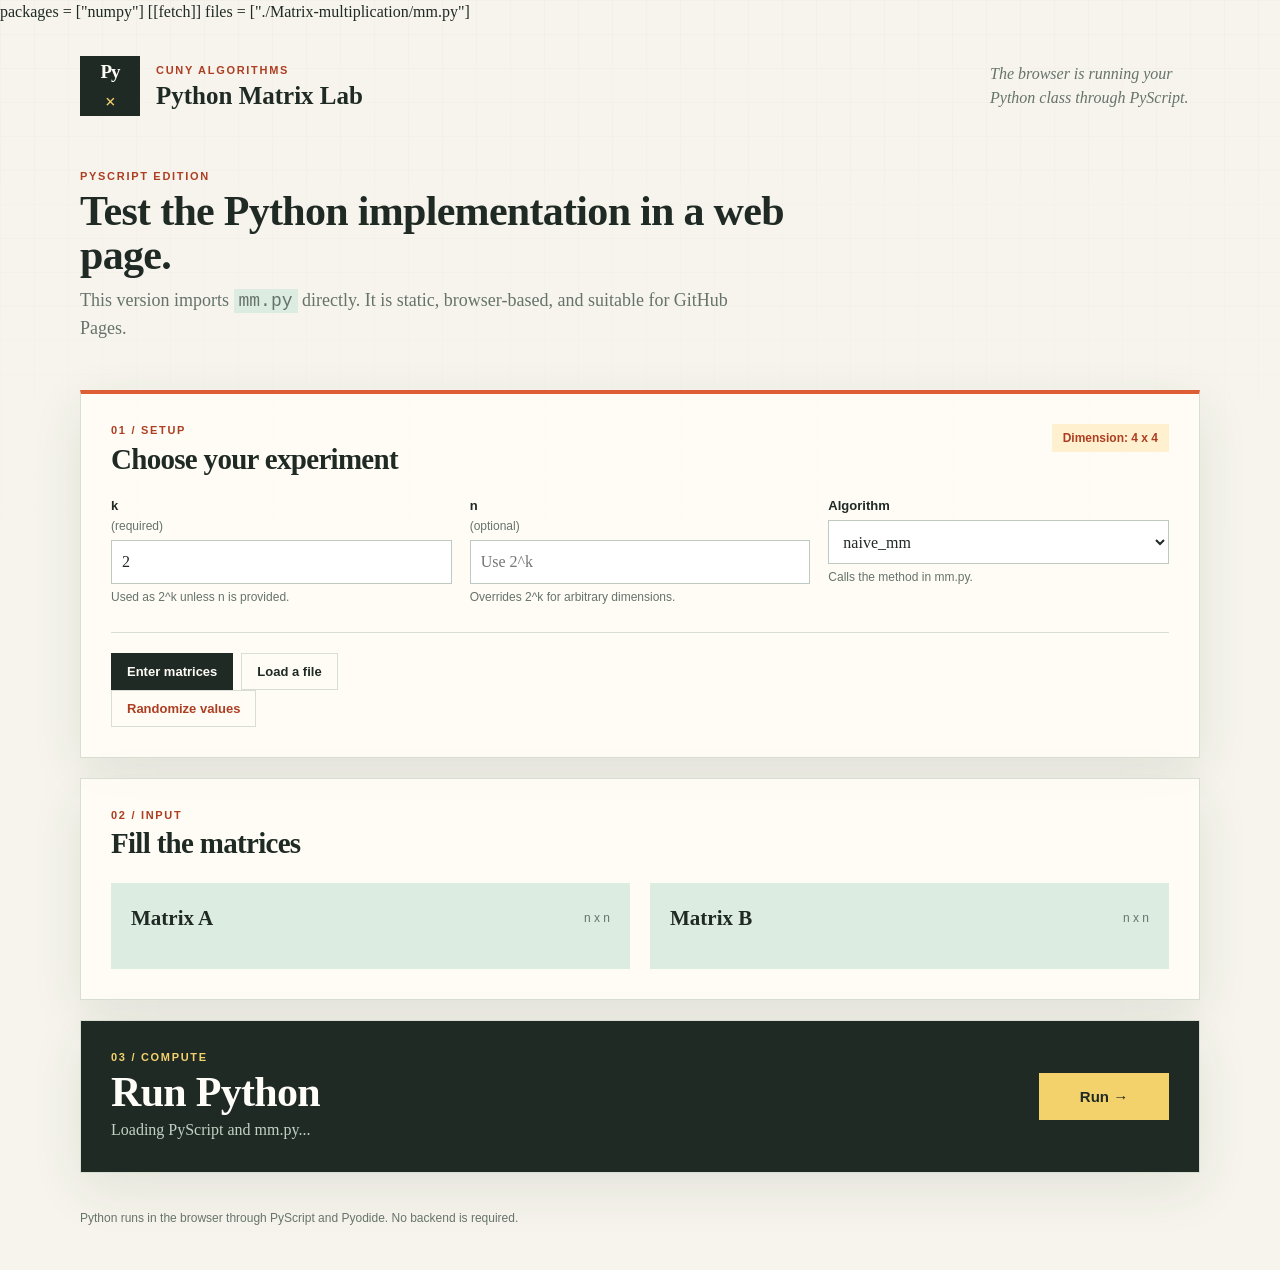
==== pyscript.html @ ffe981c1 "feat: Implement matrix multiplication web application with manual and file input options - Added app" ====
<!doctype html>
<html lang="en">
<head>
  <meta charset="UTF-8">
  <meta name="viewport" content="width=device-width, initial-scale=1">
  <title>Matrix Lab | Python in the Browser</title>
  <link rel="stylesheet" href="style.css">
  <link rel="stylesheet" href="https://pyscript.net/releases/2025.2.3/core.css">
  <script type="module" src="https://pyscript.net/releases/2025.2.3/core.js"></script>
  <py-config>
    packages = ["numpy"]
    [[fetch]]
    files = ["./Matrix-multiplication/mm.py"]
  </py-config>
  <script type="py" src="./pyscript_app.py"></script>
</head>
<body>
  <header class="site-header">
    <div class="brand-mark" aria-hidden="true">Py<span>×</span></div>
    <div><p class="eyebrow">CUNY Algorithms</p><h1>Python Matrix Lab</h1></div>
    <p class="header-note">The browser is running your Python class through PyScript.</p>
  </header>
  <main class="shell">
    <section class="intro">
      <p class="eyebrow">PyScript edition</p>
      <h2>Test the Python implementation in a web page.</h2>
      <p>This version imports <code>mm.py</code> directly. It is static, browser-based, and suitable for GitHub Pages.</p>
    </section>

    <section class="control-panel">
      <div class="section-heading"><div><p class="eyebrow">01 / Setup</p><h2>Choose your experiment</h2></div><span id="dimension-badge" class="badge">Dimension: 4 x 4</span></div>
      <div class="controls-grid">
        <label><span>k <small>(required)</small></span><input id="k-input" type="number" min="0" max="8" value="2"><small>Used as 2^k unless n is provided.</small></label>
        <label><span>n <small>(optional)</small></span><input id="n-input" type="number" min="1" max="64" placeholder="Use 2^k"><small>Overrides 2^k for arbitrary dimensions.</small></label>
        <label><span>Algorithm</span><select id="algorithm-select"><option value="naive">naive_mm</option><option value="strassen">strassen_mm</option></select><small>Calls the method in mm.py.</small></label>
      </div>
      <div class="mode-switch"><button id="manual-mode" class="mode-button is-active" type="button">Enter matrices</button><button id="file-mode" class="mode-button" type="button">Load a file</button></div>
      <button id="randomize-button" class="quiet-button" type="button">Randomize values</button>
      <p id="manual-limit-message" class="format-example is-hidden">Manual matrix entry is available up to 10 x 10. Use a file for larger dimensions.</p>
    </section>

    <section id="manual-section" class="matrix-section">
      <div class="section-heading"><div><p class="eyebrow">02 / Input</p><h2>Fill the matrices</h2></div></div>
      <div class="matrix-grid"><div class="matrix-card"><div class="matrix-card-heading"><h3>Matrix A</h3><span>n x n</span></div><div id="matrix-a" class="matrix-input-grid"></div></div><div class="matrix-card"><div class="matrix-card-heading"><h3>Matrix B</h3><span>n x n</span></div><div id="matrix-b" class="matrix-input-grid"></div></div></div>
    </section>

    <section id="file-section" class="matrix-section is-hidden">
      <div class="section-heading"><div><p class="eyebrow">02 / Input</p><h2>Load a matrix file</h2></div><span class="file-format">n + n rows of A + n rows of B</span></div>
      <label class="upload-zone" for="file-input"><strong>Choose a .txt file</strong><span id="file-name">No file selected</span><input id="file-input" type="file" accept=".txt,text/plain"></label>
      <p class="format-example">Example: <code>2\n1 2\n3 4\n5 6\n7 8</code></p>
    </section>

    <section class="run-section"><div><p class="eyebrow">03 / Compute</p><h2>Run Python</h2><p id="status-message" class="status">Loading PyScript and mm.py...</p></div><button id="run-button" class="run-button" type="button">Run <span aria-hidden="true">→</span></button></section>
    <section id="result-section" class="result-section is-hidden"><div class="section-heading"><div><p class="eyebrow">04 / Result</p><h2>Your Python result</h2></div><a id="download-link" class="download-button" download="matrix-result.txt" href="#">Download result</a></div><div class="metrics"><div><span>Method</span><strong id="result-algorithm">naive_mm</strong></div><div><span>Dimension</span><strong id="result-dimension">4 x 4</strong></div><div><span>Elapsed</span><strong id="result-time">0 ms</strong></div></div><div id="result-grid" class="result-grid"></div><div id="result-file" class="result-file is-hidden"><p>This result is larger than 10 x 10 and is hidden here. Download the TXT file to view the output.</p></div></section>
  </main>
  <footer class="site-footer">Python runs in the browser through PyScript and Pyodide. No backend is required.</footer>
</body>
</html>
---- style.css ----
:root {
  --ink: #202a25;
  --muted: #66736b;
  --paper: #f6f4ec;
  --panel: #fffdf7;
  --line: #d9ded5;
  --accent: #df5d35;
  --accent-dark: #ad3e22;
  --mint: #dcece1;
  --yellow: #f3d26b;
  --shadow: 0 16px 50px rgba(47, 63, 49, .09);
}

* { box-sizing: border-box; }

body {
  margin: 0;
  color: var(--ink);
  background: var(--paper);
  font-family: Georgia, "Times New Roman", serif;
  line-height: 1.5;
}

body::before {
  position: fixed;
  z-index: -1;
  inset: 0;
  content: "";
  opacity: .38;
  background-image: linear-gradient(rgba(64, 92, 71, .06) 1px, transparent 1px), linear-gradient(90deg, rgba(64, 92, 71, .06) 1px, transparent 1px);
  background-size: 34px 34px;
  mask-image: linear-gradient(to bottom, black, transparent 70%);
}

.site-header, .shell, .site-footer { width: min(1120px, calc(100% - 40px)); margin: 0 auto; }
.site-header { display: flex; align-items: center; gap: 16px; padding: 32px 0 54px; }
.brand-mark { display: grid; place-items: center; width: 60px; height: 60px; color: var(--panel); background: var(--ink); font: 700 19px/1 Georgia, serif; letter-spacing: -1px; }
.brand-mark span { color: var(--yellow); }
.eyebrow { margin: 0 0 6px; color: var(--accent-dark); font: 700 11px/1.2 "Trebuchet MS", sans-serif; letter-spacing: 1.7px; text-transform: uppercase; }
h1, h2, h3, p { margin-top: 0; }
h1 { margin: 0; font-size: 25px; line-height: 1; }
h2 { margin-bottom: 10px; font-size: clamp(26px, 4vw, 42px); line-height: 1.05; letter-spacing: -.7px; }
h3 { margin: 0; font-size: 21px; }
.header-note { max-width: 210px; margin: 0 0 0 auto; color: var(--muted); font-style: italic; }
.intro { max-width: 720px; padding-bottom: 48px; }
.intro p:last-child { max-width: 650px; margin-bottom: 0; color: var(--muted); font-size: 18px; }
.control-panel, .matrix-section, .run-section, .result-section { padding: 30px; border: 1px solid var(--line); background: rgba(255, 253, 247, .84); box-shadow: var(--shadow); }
.control-panel { border-top: 4px solid var(--accent); }
.matrix-section, .run-section, .result-section { margin-top: 20px; }
.section-heading { display: flex; align-items: flex-start; justify-content: space-between; gap: 20px; margin-bottom: 24px; }
.section-heading h2 { margin-bottom: 0; font-size: 29px; }
.badge, .file-format { padding: 7px 11px; color: var(--accent-dark); background: #fff1d0; font: 700 12px "Trebuchet MS", sans-serif; }
.controls-grid { display: grid; grid-template-columns: repeat(3, 1fr); gap: 18px; }
label > span, .result-file label { display: block; margin-bottom: 7px; font: 700 13px "Trebuchet MS", sans-serif; }
label small { display: block; margin-top: 6px; color: var(--muted); font: 12px "Trebuchet MS", sans-serif; }
input, select, textarea { width: 100%; border: 1px solid #bec9bf; border-radius: 0; color: var(--ink); background: #fff; font: 16px Georgia, serif; }
input, select { height: 44px; padding: 8px 10px; }
input:focus, select:focus, button:focus-visible, a:focus-visible { outline: 3px solid rgba(223, 93, 53, .3); outline-offset: 2px; }
.mode-switch { display: flex; gap: 8px; margin-top: 28px; padding-top: 20px; border-top: 1px solid var(--line); }
button, a { cursor: pointer; }
.mode-button, .quiet-button, .download-button { border: 1px solid var(--line); color: var(--ink); background: transparent; padding: 10px 15px; font: 700 13px "Trebuchet MS", sans-serif; text-decoration: none; }
.mode-button.is-active { border-color: var(--ink); color: var(--panel); background: var(--ink); }
.quiet-button { color: var(--accent-dark); }
.matrix-grid { display: grid; grid-template-columns: 1fr 1fr; gap: 20px; }
.matrix-card { padding: 20px; background: var(--mint); }
.matrix-card-heading { display: flex; justify-content: space-between; align-items: center; margin-bottom: 15px; }
.matrix-card-heading span { color: var(--muted); font: 12px "Trebuchet MS", sans-serif; }
.matrix-input-grid { display: grid; gap: 5px; }
.matrix-input-grid input { min-width: 0; height: 37px; padding: 4px; text-align: center; font-size: 14px; }
.upload-zone { display: flex; align-items: center; gap: 12px; min-height: 120px; padding: 22px; border: 1px dashed var(--accent); background: #fff8e7; font-family: "Trebuchet MS", sans-serif; }
.upload-zone strong { color: var(--accent-dark); }
.upload-zone span { color: var(--muted); font-size: 13px; }
.upload-zone input { display: none; }
.format-example { margin: 14px 0 0; color: var(--muted); font: 13px "Trebuchet MS", sans-serif; }
code { padding: 2px 5px; background: var(--mint); }
.run-section { display: flex; align-items: center; justify-content: space-between; background: var(--ink); color: var(--panel); }
.run-section .eyebrow { color: var(--yellow); }
.run-section h2 { margin-bottom: 4px; }
.status { margin: 0; color: #c1d2c5; }
.run-button { min-width: 130px; border: 0; padding: 15px 22px; color: var(--ink); background: var(--yellow); font: 700 15px "Trebuchet MS", sans-serif; }
.run-button:hover { background: #f7df8e; }
.metrics { display: grid; grid-template-columns: repeat(3, 1fr); gap: 1px; margin-bottom: 25px; background: var(--line); }
.metrics div { padding: 14px; background: var(--mint); }
.metrics span { display: block; color: var(--muted); font: 11px "Trebuchet MS", sans-serif; text-transform: uppercase; }
.metrics strong { display: block; margin-top: 4px; font-size: 19px; }
.result-grid { display: grid; width: fit-content; max-width: 100%; gap: 3px; overflow: auto; padding: 3px; background: var(--ink); }
.result-grid span { display: grid; place-items: center; width: 58px; height: 38px; background: var(--panel); font: 13px "Trebuchet MS", sans-serif; }
.result-file textarea { min-height: 260px; padding: 16px; font: 13px/1.5 Consolas, monospace; resize: vertical; }
.is-hidden { display: none !important; }
.site-footer { padding: 38px 0 45px; color: var(--muted); font: 12px "Trebuchet MS", sans-serif; }

@media (max-width: 700px) {
  .site-header, .shell, .site-footer { width: min(100% - 24px, 1120px); }
  .site-header { align-items: flex-start; padding: 22px 0 38px; }
  .header-note { display: none; }
  .control-panel, .matrix-section, .run-section, .result-section { padding: 20px; }
  .controls-grid, .matrix-grid { grid-template-columns: 1fr; }
  .section-heading { flex-direction: column; }
  .badge, .file-format { align-self: flex-start; }
  .run-section { align-items: flex-start; flex-direction: column; gap: 20px; }
  .run-button { width: 100%; }
  .metrics { grid-template-columns: 1fr; }
  .upload-zone { align-items: flex-start; flex-direction: column; }
}
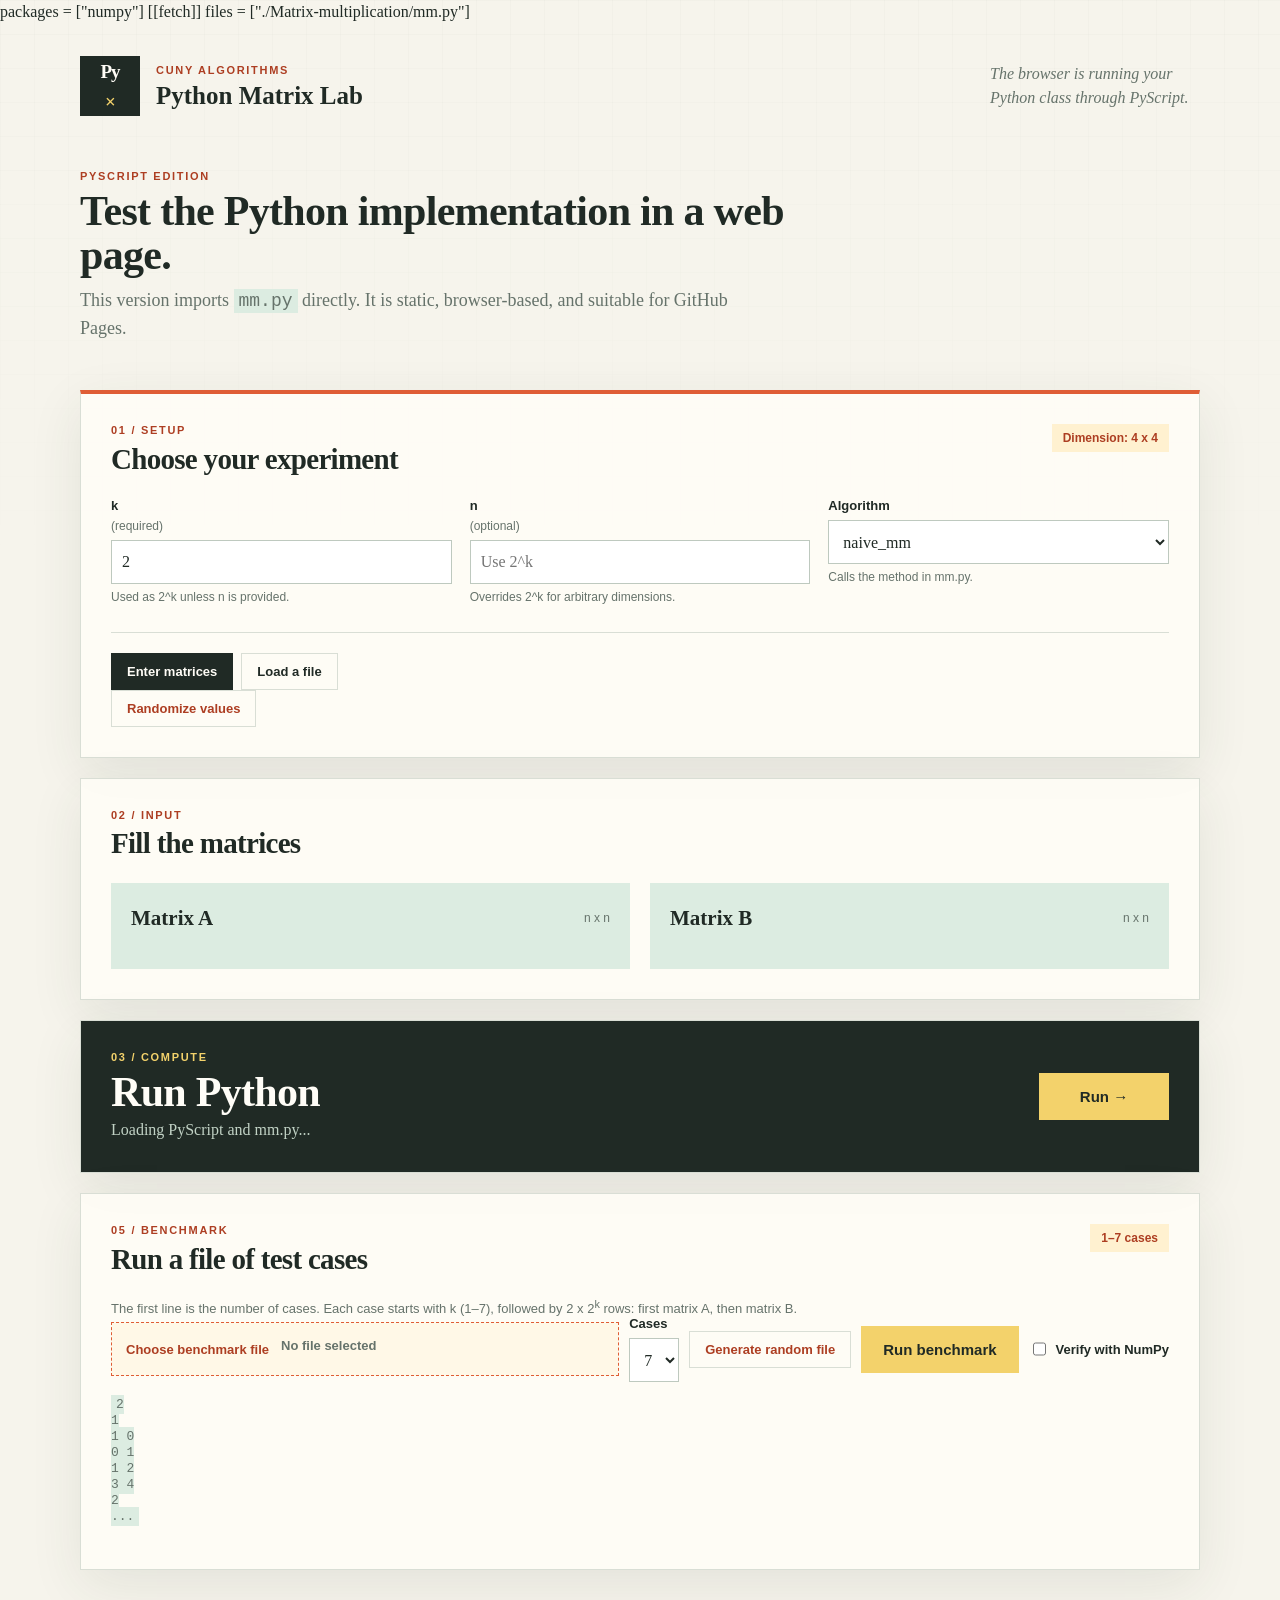
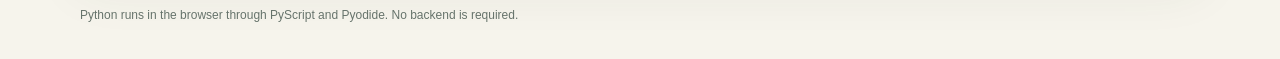
==== commit d617c36a: "feat: Add benchmark file support and enhance UI for matrix multiplication results" ====
--- a/pyscript.html
+++ b/pyscript.html
@@ -50,8 +50,19 @@
       <p class="format-example">Example: <code>2\n1 2\n3 4\n5 6\n7 8</code></p>
     </section>
 
-    <section class="run-section"><div><p class="eyebrow">03 / Compute</p><h2>Run Python</h2><p id="status-message" class="status">Loading PyScript and mm.py...</p></div><button id="run-button" class="run-button" type="button">Run <span aria-hidden="true">→</span></button></section>
+    <section class="run-section"><div><p class="eyebrow">03 / Compute</p><h2>Run Python</h2><p id="status-message" class="status">Loading PyScript and mm.py...</p></div><div class="run-actions"><span id="spinner" class="spinner is-hidden" aria-label="Calculation in progress"></span><button id="run-button" class="run-button" type="button">Run <span aria-hidden="true">→</span></button></div></section>
     <section id="result-section" class="result-section is-hidden"><div class="section-heading"><div><p class="eyebrow">04 / Result</p><h2>Your Python result</h2></div><a id="download-link" class="download-button" download="matrix-result.txt" href="#">Download result</a></div><div class="metrics"><div><span>Method</span><strong id="result-algorithm">naive_mm</strong></div><div><span>Dimension</span><strong id="result-dimension">4 x 4</strong></div><div><span>Elapsed</span><strong id="result-time">0 ms</strong></div></div><div id="result-grid" class="result-grid"></div><div id="result-file" class="result-file is-hidden"><p>This result is larger than 10 x 10 and is hidden here. Download the TXT file to view the output.</p></div></section>
+
+    <section class="matrix-section benchmark-section">
+      <div class="section-heading"><div><p class="eyebrow">05 / Benchmark</p><h2>Run a file of test cases</h2></div><span class="file-format">1–7 cases</span></div>
+      <p class="format-example">The first line is the number of cases. Each case starts with k (1–7), followed by 2 x 2<sup>k</sup> rows: first matrix A, then matrix B.</p>
+      <div class="benchmark-actions"><label class="upload-zone compact-upload" for="benchmark-file-input"><strong>Choose benchmark file</strong><span id="benchmark-file-name">No file selected</span><input id="benchmark-file-input" type="file" accept=".txt,text/plain"></label><label><span>Cases</span><select id="benchmark-case-count"><option>1</option><option>2</option><option>3</option><option>4</option><option>5</option><option>6</option><option selected>7</option></select></label><button id="generate-benchmark-button" class="quiet-button" type="button">Generate random file</button><button id="run-benchmark-button" class="run-button" type="button">Run benchmark</button><label class="check-control"><input id="correctness-check" type="checkbox"> Verify with NumPy</label></div>
+      <p class="format-example"><code>2<br>1<br>1 0<br>0 1<br>1 2<br>3 4<br>2<br>...</code></p>
+      <a id="benchmark-download-link" class="download-button is-hidden" download="matrix-benchmark.txt" href="#">Download generated input</a>
+      <a id="benchmark-result-link" class="download-button is-hidden" download="matrix-results.txt" href="#">Download benchmark results</a>
+      <p id="benchmark-status" class="status benchmark-status"></p>
+      <div id="benchmark-chart" class="benchmark-chart is-hidden" aria-label="Benchmark performance graph"></div>
+    </section>
   </main>
   <footer class="site-footer">Python runs in the browser through PyScript and Pyodide. No backend is required.</footer>
 </body>
--- a/style.css
+++ b/style.css
@@ -79,6 +79,20 @@
 .status { margin: 0; color: #c1d2c5; }
 .run-button { min-width: 130px; border: 0; padding: 15px 22px; color: var(--ink); background: var(--yellow); font: 700 15px "Trebuchet MS", sans-serif; }
 .run-button:hover { background: #f7df8e; }
+.run-actions { display: flex; align-items: center; gap: 14px; }
+.spinner { width: 22px; height: 22px; border: 3px solid rgba(255, 253, 247, .35); border-top-color: var(--yellow); border-radius: 50%; animation: spin .7s linear infinite; }
+@keyframes spin { to { transform: rotate(360deg); } }
+.benchmark-actions { display: flex; align-items: center; flex-wrap: wrap; gap: 10px; }
+.compact-upload { min-height: 54px; flex: 1 1 260px; padding: 10px 14px; }
+.compact-upload strong { font-size: 13px; }
+.check-control { display: flex; align-items: center; gap: 7px; font: 700 13px "Trebuchet MS", sans-serif; }
+.check-control input { width: auto; }
+.benchmark-status { margin-top: 15px; color: var(--accent-dark); }
+.benchmark-chart { display: grid; gap: 10px; margin-top: 24px; }
+.chart-row { display: grid; grid-template-columns: 70px 1fr 70px; align-items: center; gap: 10px; font: 12px "Trebuchet MS", sans-serif; }
+.chart-bars { display: grid; gap: 4px; }
+.chart-bar { height: 15px; min-width: 2px; background: var(--accent); }
+.chart-bar.strassen { background: var(--ink); }
 .metrics { display: grid; grid-template-columns: repeat(3, 1fr); gap: 1px; margin-bottom: 25px; background: var(--line); }
 .metrics div { padding: 14px; background: var(--mint); }
 .metrics span { display: block; color: var(--muted); font: 11px "Trebuchet MS", sans-serif; text-transform: uppercase; }
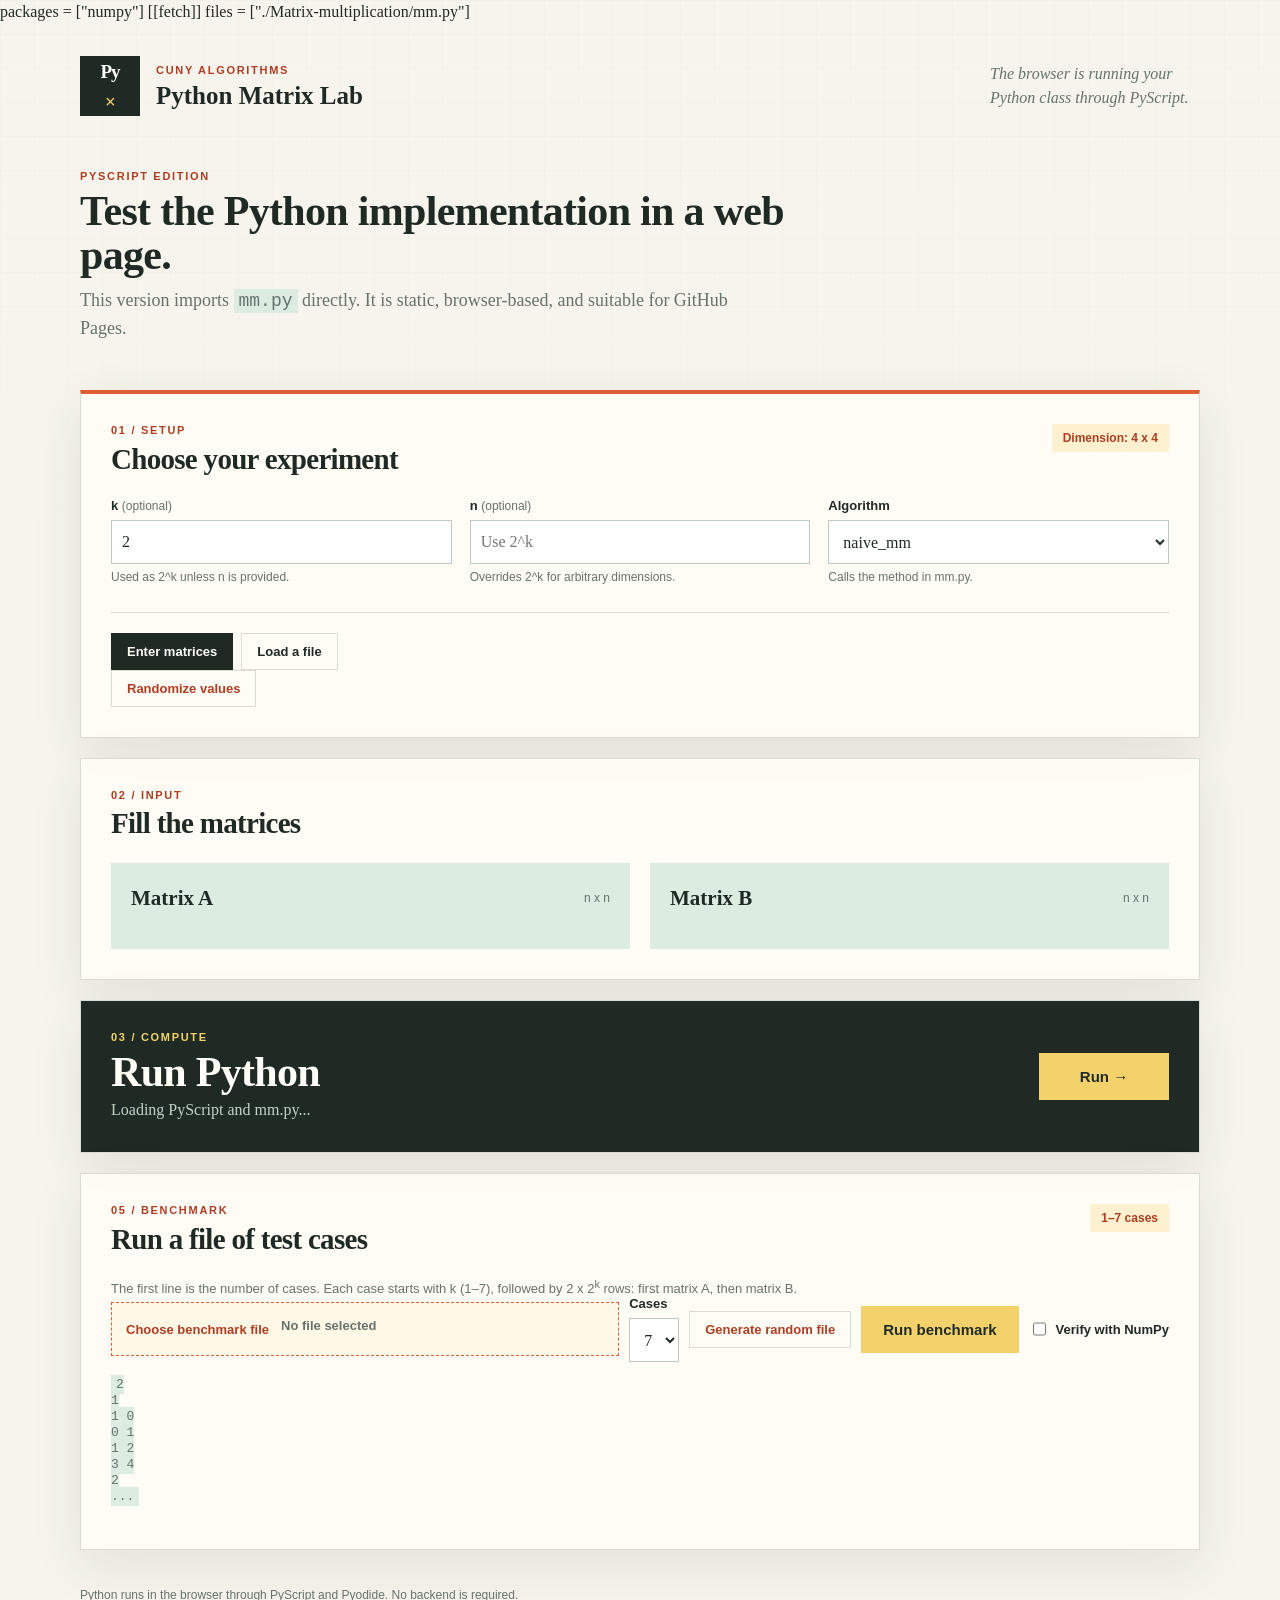
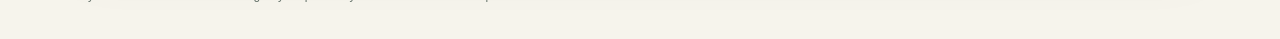
==== commit 8bc8beab: "feat: Update input label for 'k' to indicate it as optional and adjust styling for better clarity" ====
--- a/pyscript.html
+++ b/pyscript.html
@@ -30,7 +30,7 @@
     <section class="control-panel">
       <div class="section-heading"><div><p class="eyebrow">01 / Setup</p><h2>Choose your experiment</h2></div><span id="dimension-badge" class="badge">Dimension: 4 x 4</span></div>
       <div class="controls-grid">
-        <label><span>k <small>(required)</small></span><input id="k-input" type="number" min="0" max="8" value="2"><small>Used as 2^k unless n is provided.</small></label>
+        <label><span>k <small>(optional)</small></span><input id="k-input" type="number" min="0" max="8" value="2"><small>Used as 2^k unless n is provided.</small></label>
         <label><span>n <small>(optional)</small></span><input id="n-input" type="number" min="1" max="64" placeholder="Use 2^k"><small>Overrides 2^k for arbitrary dimensions.</small></label>
         <label><span>Algorithm</span><select id="algorithm-select"><option value="naive">naive_mm</option><option value="strassen">strassen_mm</option></select><small>Calls the method in mm.py.</small></label>
       </div>
--- a/style.css
+++ b/style.css
@@ -53,6 +53,7 @@
 .controls-grid { display: grid; grid-template-columns: repeat(3, 1fr); gap: 18px; }
 label > span, .result-file label { display: block; margin-bottom: 7px; font: 700 13px "Trebuchet MS", sans-serif; }
 label small { display: block; margin-top: 6px; color: var(--muted); font: 12px "Trebuchet MS", sans-serif; }
+.controls-grid label > span small { display: inline; margin-top: 0; }
 input, select, textarea { width: 100%; border: 1px solid #bec9bf; border-radius: 0; color: var(--ink); background: #fff; font: 16px Georgia, serif; }
 input, select { height: 44px; padding: 8px 10px; }
 input:focus, select:focus, button:focus-visible, a:focus-visible { outline: 3px solid rgba(223, 93, 53, .3); outline-offset: 2px; }
@@ -88,11 +89,14 @@
 .check-control { display: flex; align-items: center; gap: 7px; font: 700 13px "Trebuchet MS", sans-serif; }
 .check-control input { width: auto; }
 .benchmark-status { margin-top: 15px; color: var(--accent-dark); }
-.benchmark-chart { display: grid; gap: 10px; margin-top: 24px; }
-.chart-row { display: grid; grid-template-columns: 70px 1fr 70px; align-items: center; gap: 10px; font: 12px "Trebuchet MS", sans-serif; }
-.chart-bars { display: grid; gap: 4px; }
-.chart-bar { height: 15px; min-width: 2px; background: var(--accent); }
-.chart-bar.strassen { background: var(--ink); }
+.benchmark-chart { margin-top: 24px; padding: 14px; overflow-x: auto; border: 1px solid var(--line); background: #fffdf7; }
+.benchmark-chart svg { display: block; width: 100%; min-width: 620px; height: auto; }
+.chart-axis { stroke: var(--ink); stroke-width: 1.5; }
+.chart-grid-line { stroke: var(--line); stroke-width: 1; }
+.chart-line { fill: none; stroke-width: 3; stroke-linejoin: round; stroke-linecap: round; }
+.chart-point { stroke: var(--panel); stroke-width: 2; }
+.chart-axis-label, .chart-legend { fill: var(--ink); font: 700 13px "Trebuchet MS", sans-serif; }
+.chart-tick { fill: var(--muted); font: 12px "Trebuchet MS", sans-serif; }
 .metrics { display: grid; grid-template-columns: repeat(3, 1fr); gap: 1px; margin-bottom: 25px; background: var(--line); }
 .metrics div { padding: 14px; background: var(--mint); }
 .metrics span { display: block; color: var(--muted); font: 11px "Trebuchet MS", sans-serif; text-transform: uppercase; }
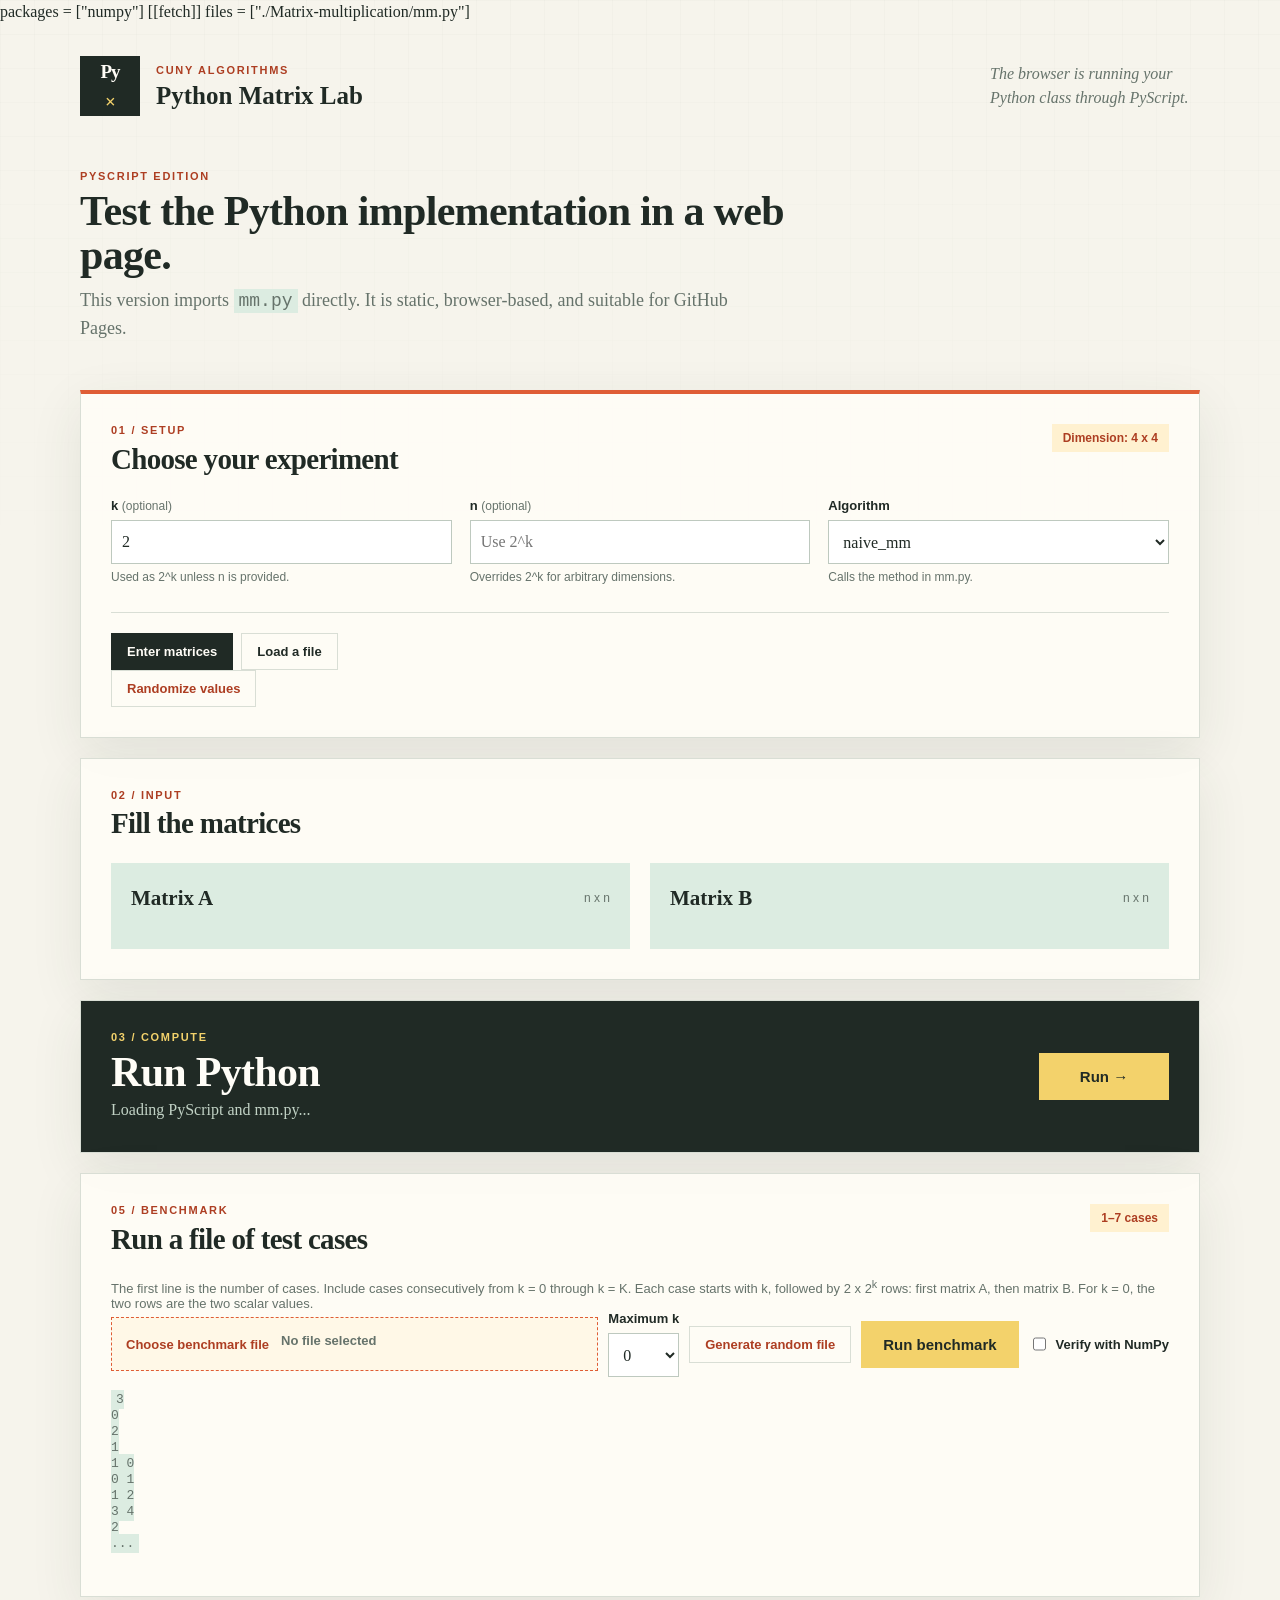
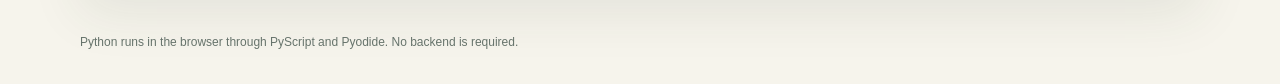
==== commit 75ae4e2e: "feat: Update benchmark file handling to support k=0 and improve error messages for case validation" ====
--- a/pyscript.html
+++ b/pyscript.html
@@ -55,13 +55,22 @@
 
     <section class="matrix-section benchmark-section">
       <div class="section-heading"><div><p class="eyebrow">05 / Benchmark</p><h2>Run a file of test cases</h2></div><span class="file-format">1–7 cases</span></div>
-      <p class="format-example">The first line is the number of cases. Each case starts with k (1–7), followed by 2 x 2<sup>k</sup> rows: first matrix A, then matrix B.</p>
-      <div class="benchmark-actions"><label class="upload-zone compact-upload" for="benchmark-file-input"><strong>Choose benchmark file</strong><span id="benchmark-file-name">No file selected</span><input id="benchmark-file-input" type="file" accept=".txt,text/plain"></label><label><span>Cases</span><select id="benchmark-case-count"><option>1</option><option>2</option><option>3</option><option>4</option><option>5</option><option>6</option><option selected>7</option></select></label><button id="generate-benchmark-button" class="quiet-button" type="button">Generate random file</button><button id="run-benchmark-button" class="run-button" type="button">Run benchmark</button><label class="check-control"><input id="correctness-check" type="checkbox"> Verify with NumPy</label></div>
-      <p class="format-example"><code>2<br>1<br>1 0<br>0 1<br>1 2<br>3 4<br>2<br>...</code></p>
+      <p class="format-example">The first line is the number of cases. Include cases consecutively from k = 0 through k = K. Each case starts with k, followed by 2 x 2<sup>k</sup> rows: first matrix A, then matrix B. For k = 0, the two rows are the two scalar values.</p>
+      <div class="benchmark-actions"><label class="upload-zone compact-upload" for="benchmark-file-input"><strong>Choose benchmark file</strong><span id="benchmark-file-name">No file selected</span><input id="benchmark-file-input" type="file" accept=".txt,text/plain"></label><label><span>Maximum k</span><select id="benchmark-case-count"><option selected>0</option><option>1</option><option>2</option><option>3</option><option>4</option><option>5</option><option>6</option><option>7</option></select></label><button id="generate-benchmark-button" class="quiet-button" type="button">Generate random file</button><button id="run-benchmark-button" class="run-button" type="button">Run benchmark</button><label class="check-control"><input id="correctness-check" type="checkbox"> Verify with NumPy</label></div>
+      <p class="format-example"><code>3<br>0<br>2<br>1<br>1 0<br>0 1<br>1 2<br>3 4<br>2<br>...</code></p>
       <a id="benchmark-download-link" class="download-button is-hidden" download="matrix-benchmark.txt" href="#">Download generated input</a>
+      <a id="operation-csv-link" class="download-button is-hidden" download="operation-counts.csv" href="#">Download operation counts CSV</a>
+      <a id="timing-csv-link" class="download-button is-hidden" download="timings.csv" href="#">Download timings CSV</a>
       <a id="benchmark-result-link" class="download-button is-hidden" download="matrix-results.txt" href="#">Download benchmark results</a>
       <p id="benchmark-status" class="status benchmark-status"></p>
       <div id="benchmark-chart" class="benchmark-chart is-hidden" aria-label="Benchmark performance graph"></div>
+      <div id="timing-table" class="benchmark-table is-hidden"></div>
+      <div class="operation-charts">
+        <div id="addition-chart" class="benchmark-chart is-hidden" aria-label="Addition and subtraction operation counts"></div>
+        <div id="multiplication-chart" class="benchmark-chart is-hidden" aria-label="Multiplication operation counts"></div>
+        <div id="operation-total-chart" class="benchmark-chart is-hidden" aria-label="Total operation counts"></div>
+      </div>
+      <div id="operation-table" class="benchmark-table is-hidden"></div>
     </section>
   </main>
   <footer class="site-footer">Python runs in the browser through PyScript and Pyodide. No backend is required.</footer>
--- a/style.css
+++ b/style.css
@@ -97,6 +97,12 @@
 .chart-point { stroke: var(--panel); stroke-width: 2; }
 .chart-axis-label, .chart-legend { fill: var(--ink); font: 700 13px "Trebuchet MS", sans-serif; }
 .chart-tick { fill: var(--muted); font: 12px "Trebuchet MS", sans-serif; }
+.chart-value { font: 700 10px "Trebuchet MS", sans-serif; }
+.benchmark-table { margin-top: 24px; overflow-x: auto; }
+.benchmark-table table { width: 100%; border-collapse: collapse; font: 12px "Trebuchet MS", sans-serif; }
+.benchmark-table th, .benchmark-table td { padding: 8px 10px; border: 1px solid var(--line); text-align: right; white-space: nowrap; }
+.benchmark-table th { color: var(--panel); background: var(--ink); }
+.benchmark-table td:first-child, .benchmark-table th:first-child { text-align: left; }
 .metrics { display: grid; grid-template-columns: repeat(3, 1fr); gap: 1px; margin-bottom: 25px; background: var(--line); }
 .metrics div { padding: 14px; background: var(--mint); }
 .metrics span { display: block; color: var(--muted); font: 11px "Trebuchet MS", sans-serif; text-transform: uppercase; }
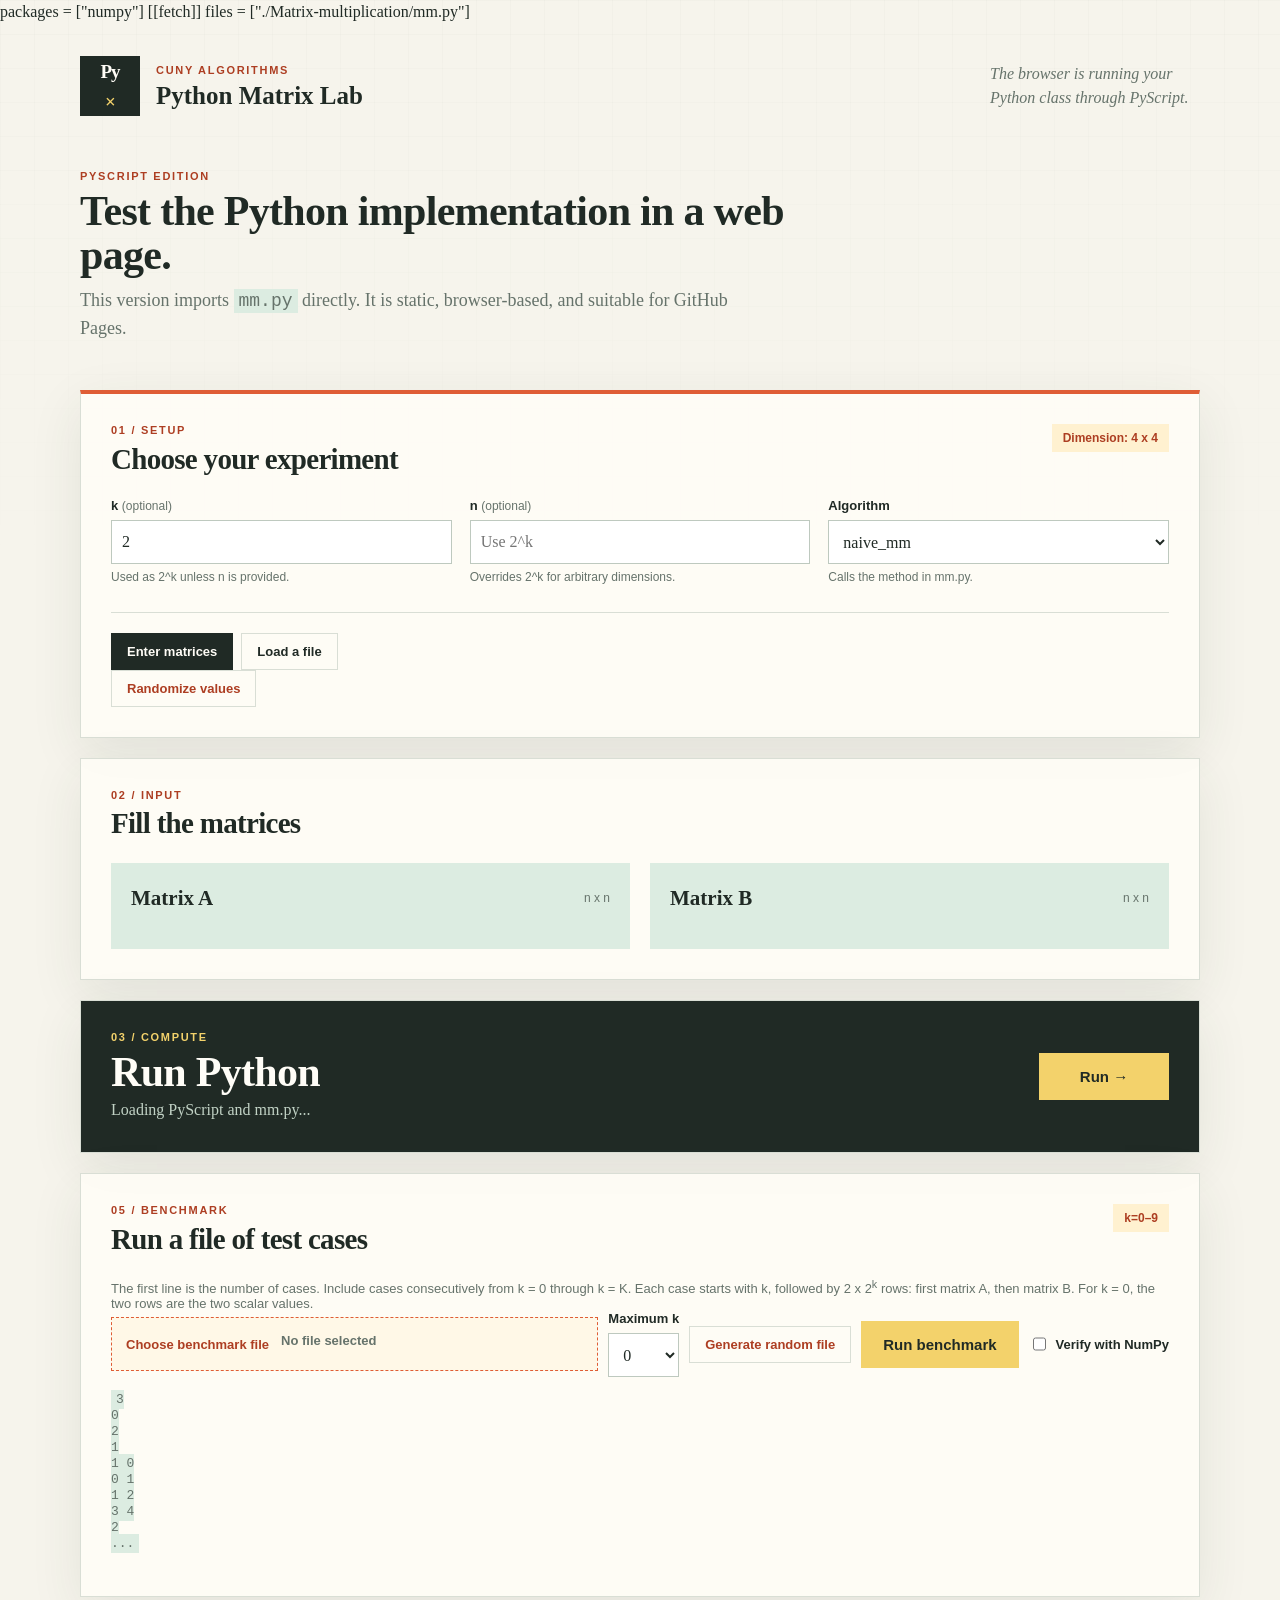
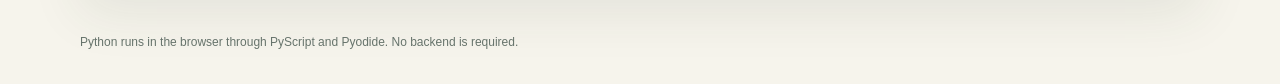
==== commit 7097ab98: "feat: Update benchmark file handling to support k=0 through k=9 and improve error messages for case " ====
--- a/pyscript.html
+++ b/pyscript.html
@@ -30,7 +30,7 @@
     <section class="control-panel">
       <div class="section-heading"><div><p class="eyebrow">01 / Setup</p><h2>Choose your experiment</h2></div><span id="dimension-badge" class="badge">Dimension: 4 x 4</span></div>
       <div class="controls-grid">
-        <label><span>k <small>(optional)</small></span><input id="k-input" type="number" min="0" max="8" value="2"><small>Used as 2^k unless n is provided.</small></label>
+        <label><span>k <small>(optional)</small></span><input id="k-input" type="number" min="0" max="9" value="2"><small>Used as 2^k unless n is provided.</small></label>
         <label><span>n <small>(optional)</small></span><input id="n-input" type="number" min="1" max="64" placeholder="Use 2^k"><small>Overrides 2^k for arbitrary dimensions.</small></label>
         <label><span>Algorithm</span><select id="algorithm-select"><option value="naive">naive_mm</option><option value="strassen">strassen_mm</option></select><small>Calls the method in mm.py.</small></label>
       </div>
@@ -54,9 +54,9 @@
     <section id="result-section" class="result-section is-hidden"><div class="section-heading"><div><p class="eyebrow">04 / Result</p><h2>Your Python result</h2></div><a id="download-link" class="download-button" download="matrix-result.txt" href="#">Download result</a></div><div class="metrics"><div><span>Method</span><strong id="result-algorithm">naive_mm</strong></div><div><span>Dimension</span><strong id="result-dimension">4 x 4</strong></div><div><span>Elapsed</span><strong id="result-time">0 ms</strong></div></div><div id="result-grid" class="result-grid"></div><div id="result-file" class="result-file is-hidden"><p>This result is larger than 10 x 10 and is hidden here. Download the TXT file to view the output.</p></div></section>
 
     <section class="matrix-section benchmark-section">
-      <div class="section-heading"><div><p class="eyebrow">05 / Benchmark</p><h2>Run a file of test cases</h2></div><span class="file-format">1–7 cases</span></div>
+      <div class="section-heading"><div><p class="eyebrow">05 / Benchmark</p><h2>Run a file of test cases</h2></div><span class="file-format">k=0–9</span></div>
       <p class="format-example">The first line is the number of cases. Include cases consecutively from k = 0 through k = K. Each case starts with k, followed by 2 x 2<sup>k</sup> rows: first matrix A, then matrix B. For k = 0, the two rows are the two scalar values.</p>
-      <div class="benchmark-actions"><label class="upload-zone compact-upload" for="benchmark-file-input"><strong>Choose benchmark file</strong><span id="benchmark-file-name">No file selected</span><input id="benchmark-file-input" type="file" accept=".txt,text/plain"></label><label><span>Maximum k</span><select id="benchmark-case-count"><option selected>0</option><option>1</option><option>2</option><option>3</option><option>4</option><option>5</option><option>6</option><option>7</option></select></label><button id="generate-benchmark-button" class="quiet-button" type="button">Generate random file</button><button id="run-benchmark-button" class="run-button" type="button">Run benchmark</button><label class="check-control"><input id="correctness-check" type="checkbox"> Verify with NumPy</label></div>
+      <div class="benchmark-actions"><label class="upload-zone compact-upload" for="benchmark-file-input"><strong>Choose benchmark file</strong><span id="benchmark-file-name">No file selected</span><input id="benchmark-file-input" type="file" accept=".txt,text/plain"></label><label><span>Maximum k</span><select id="benchmark-case-count"><option selected>0</option><option>1</option><option>2</option><option>3</option><option>4</option><option>5</option><option>6</option><option>7</option><option>8</option><option>9</option></select></label><button id="generate-benchmark-button" class="quiet-button" type="button">Generate random file</button><button id="run-benchmark-button" class="run-button" type="button">Run benchmark</button><label class="check-control"><input id="correctness-check" type="checkbox"> Verify with NumPy</label></div>
       <p class="format-example"><code>3<br>0<br>2<br>1<br>1 0<br>0 1<br>1 2<br>3 4<br>2<br>...</code></p>
       <a id="benchmark-download-link" class="download-button is-hidden" download="matrix-benchmark.txt" href="#">Download generated input</a>
       <a id="operation-csv-link" class="download-button is-hidden" download="operation-counts.csv" href="#">Download operation counts CSV</a>
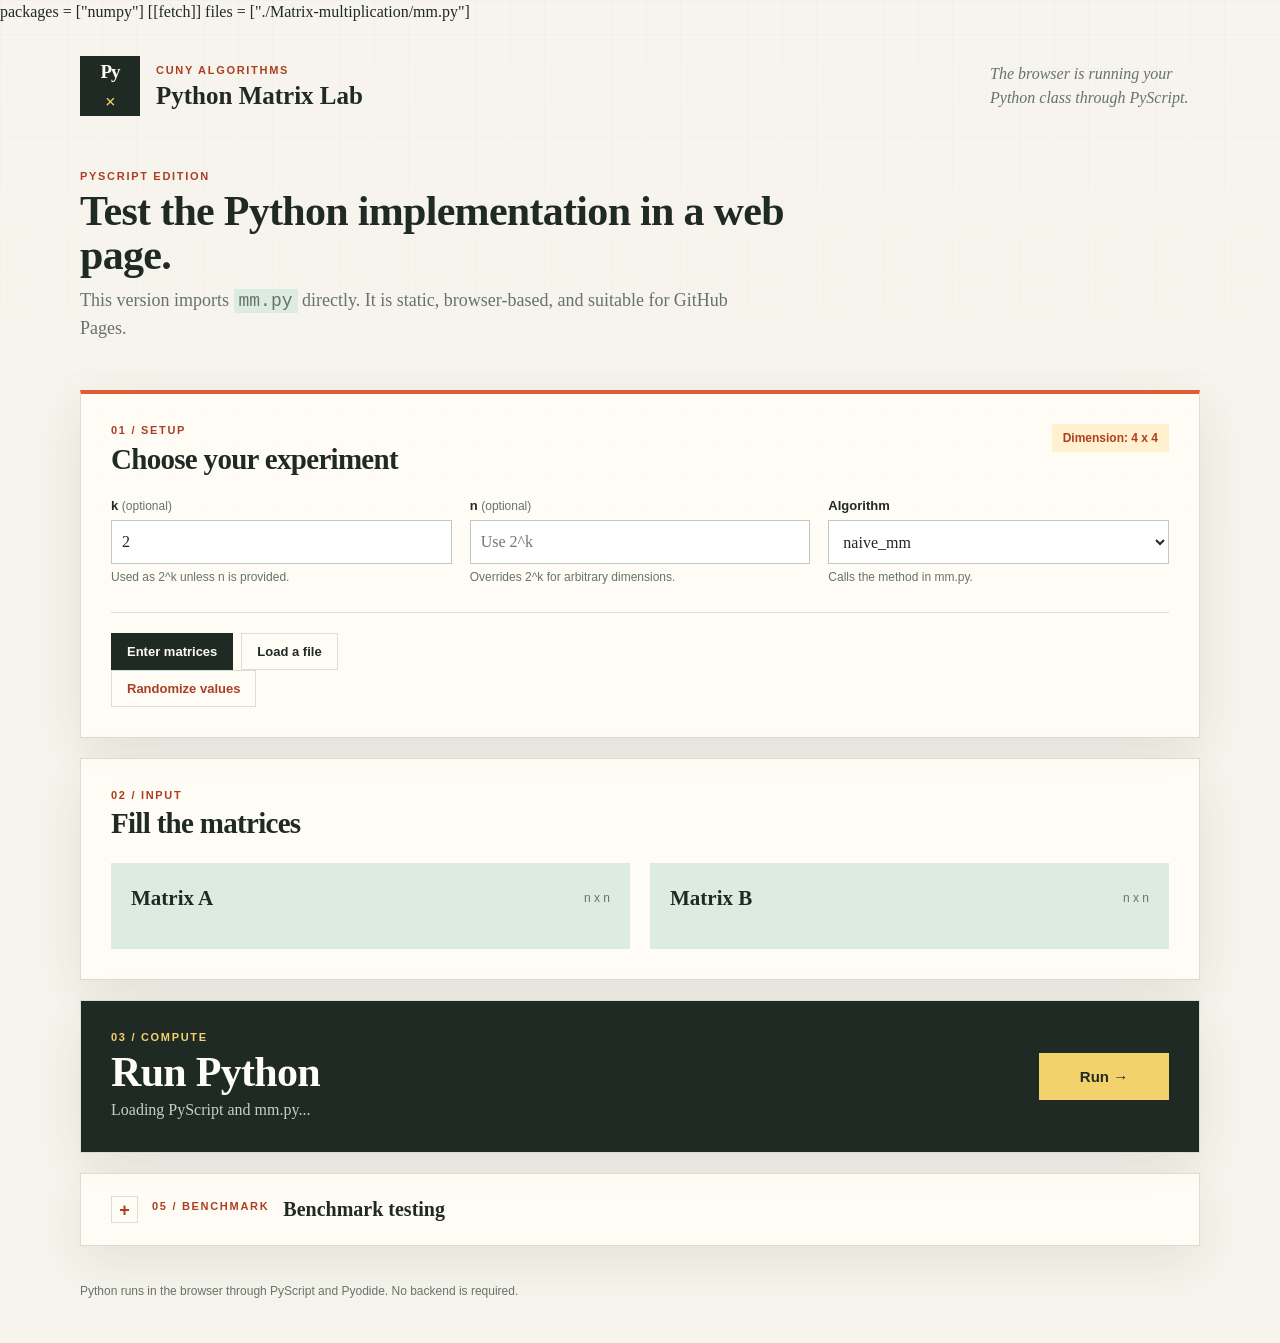
==== commit fcaaacc2: "feat: Implement collapsible sections for results and benchmarks to enhance UI clarity and organizati" ====
--- a/pyscript.html
+++ b/pyscript.html
@@ -51,9 +51,11 @@
     </section>
 
     <section class="run-section"><div><p class="eyebrow">03 / Compute</p><h2>Run Python</h2><p id="status-message" class="status">Loading PyScript and mm.py...</p></div><div class="run-actions"><span id="spinner" class="spinner is-hidden" aria-label="Calculation in progress"></span><button id="run-button" class="run-button" type="button">Run <span aria-hidden="true">→</span></button></div></section>
-    <section id="result-section" class="result-section is-hidden"><div class="section-heading"><div><p class="eyebrow">04 / Result</p><h2>Your Python result</h2></div><a id="download-link" class="download-button" download="matrix-result.txt" href="#">Download result</a></div><div class="metrics"><div><span>Method</span><strong id="result-algorithm">naive_mm</strong></div><div><span>Dimension</span><strong id="result-dimension">4 x 4</strong></div><div><span>Elapsed</span><strong id="result-time">0 ms</strong></div></div><div id="result-grid" class="result-grid"></div><div id="result-file" class="result-file is-hidden"><p>This result is larger than 10 x 10 and is hidden here. Download the TXT file to view the output.</p></div></section>
+    <details id="result-section" class="collapsible-section result-section is-hidden"><summary><span class="eyebrow">04 / Result</span><strong>Result of a matrix multiplication</strong></summary><div class="collapsible-content"><div class="section-heading"><div><p class="eyebrow">04 / Result</p><h2>Your Python result</h2></div><a id="download-link" class="download-button" download="matrix-result.txt" href="#">Download result</a></div><div class="metrics"><div><span>Method</span><strong id="result-algorithm">naive_mm</strong></div><div><span>Dimension</span><strong id="result-dimension">4 x 4</strong></div><div><span>Elapsed</span><strong id="result-time">0 ms</strong></div></div><div id="result-grid" class="result-grid"></div><div id="result-file" class="result-file is-hidden"><p>This result is larger than 10 x 10 and is hidden here. Download the TXT file to view the output.</p></div></div></details>
 
-    <section class="matrix-section benchmark-section">
+    <details id="benchmark-section" class="collapsible-section matrix-section benchmark-section">
+      <summary><span class="eyebrow">05 / Benchmark</span><strong>Benchmark testing</strong></summary>
+      <div class="collapsible-content">
       <div class="section-heading"><div><p class="eyebrow">05 / Benchmark</p><h2>Run a file of test cases</h2></div><span class="file-format">k=0–9</span></div>
       <p class="format-example">The first line is the number of cases. Include cases consecutively from k = 0 through k = K. Each case starts with k, followed by 2 x 2<sup>k</sup> rows: first matrix A, then matrix B. For k = 0, the two rows are the two scalar values.</p>
       <div class="benchmark-actions"><label class="upload-zone compact-upload" for="benchmark-file-input"><strong>Choose benchmark file</strong><span id="benchmark-file-name">No file selected</span><input id="benchmark-file-input" type="file" accept=".txt,text/plain"></label><label><span>Maximum k</span><select id="benchmark-case-count"><option selected>0</option><option>1</option><option>2</option><option>3</option><option>4</option><option>5</option><option>6</option><option>7</option><option>8</option><option>9</option></select></label><button id="generate-benchmark-button" class="quiet-button" type="button">Generate random file</button><button id="run-benchmark-button" class="run-button" type="button">Run benchmark</button><label class="check-control"><input id="correctness-check" type="checkbox"> Verify with NumPy</label></div>
@@ -71,7 +73,8 @@
         <div id="operation-total-chart" class="benchmark-chart is-hidden" aria-label="Total operation counts"></div>
       </div>
       <div id="operation-table" class="benchmark-table is-hidden"></div>
-    </section>
+      </div>
+    </details>
   </main>
   <footer class="site-footer">Python runs in the browser through PyScript and Pyodide. No backend is required.</footer>
 </body>
--- a/style.css
+++ b/style.css
@@ -45,6 +45,13 @@
 .intro { max-width: 720px; padding-bottom: 48px; }
 .intro p:last-child { max-width: 650px; margin-bottom: 0; color: var(--muted); font-size: 18px; }
 .control-panel, .matrix-section, .run-section, .result-section { padding: 30px; border: 1px solid var(--line); background: rgba(255, 253, 247, .84); box-shadow: var(--shadow); }
+.collapsible-section { padding: 0; }
+.collapsible-section > summary { display: flex; align-items: center; gap: 14px; padding: 22px 30px; cursor: pointer; list-style: none; }
+.collapsible-section > summary::-webkit-details-marker { display: none; }
+.collapsible-section > summary::before { content: "+"; display: grid; place-items: center; width: 25px; height: 25px; border: 1px solid var(--line); color: var(--accent-dark); font: 700 18px/1 "Trebuchet MS", sans-serif; }
+.collapsible-section[open] > summary::before { content: "-"; }
+.collapsible-section > summary strong { font: 700 20px Georgia, serif; }
+.collapsible-content { padding: 0 30px 30px; }
 .control-panel { border-top: 4px solid var(--accent); }
 .matrix-section, .run-section, .result-section { margin-top: 20px; }
 .section-heading { display: flex; align-items: flex-start; justify-content: space-between; gap: 20px; margin-bottom: 24px; }
@@ -118,6 +125,8 @@
   .site-header { align-items: flex-start; padding: 22px 0 38px; }
   .header-note { display: none; }
   .control-panel, .matrix-section, .run-section, .result-section { padding: 20px; }
+  .collapsible-section > summary { padding: 18px 20px; }
+  .collapsible-content { padding: 0 20px 20px; }
   .controls-grid, .matrix-grid { grid-template-columns: 1fr; }
   .section-heading { flex-direction: column; }
   .badge, .file-format { align-self: flex-start; }
